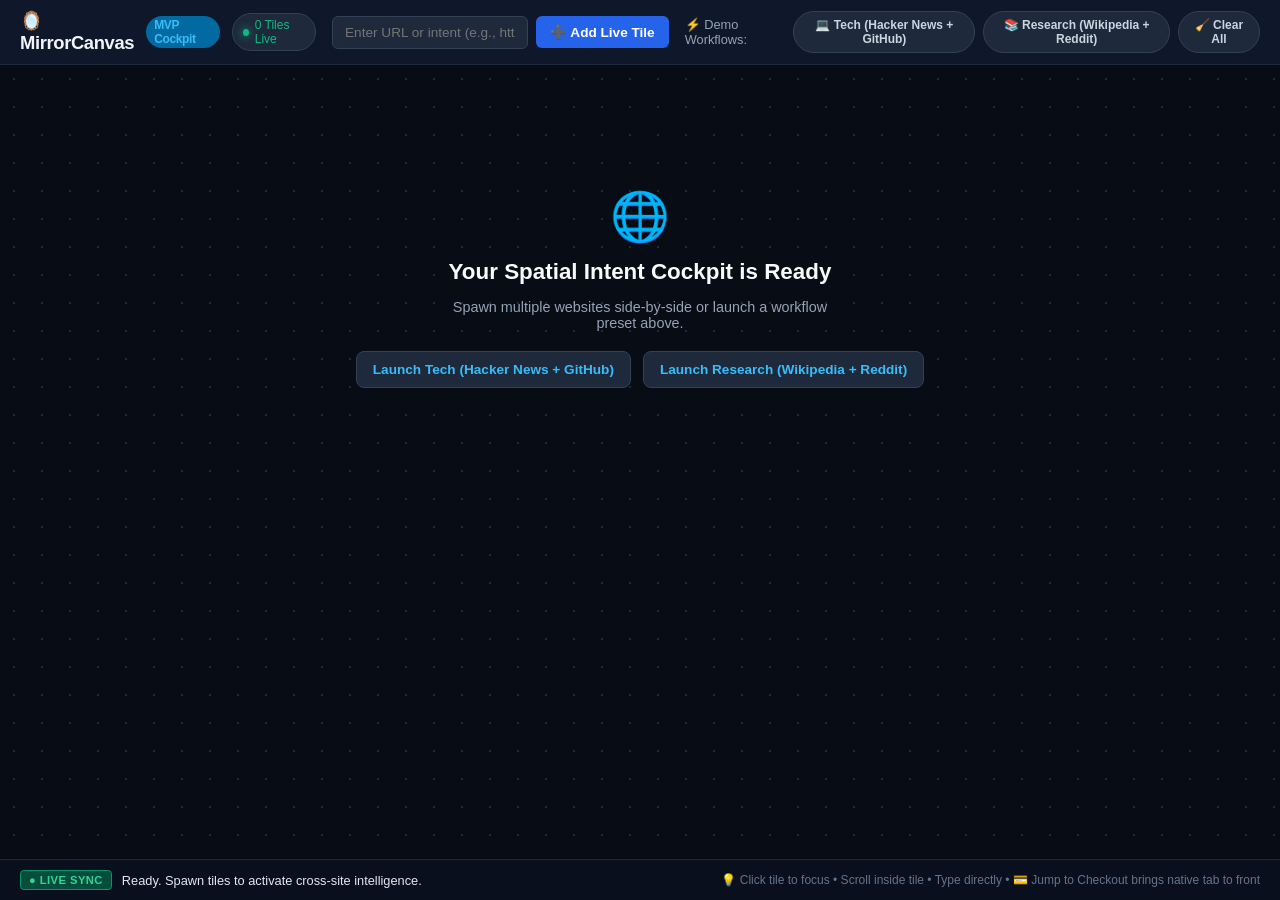
==== src/cockpit/index.html @ 16ad3c79 "feat: MirrorCanvas Spatial Web Cockpit MVP" ====
<!DOCTYPE html>
<html lang="en">
<head>
  <meta charset="UTF-8">
  <title>MirrorCanvas - Spatial Web Cockpit</title>
  <link rel="stylesheet" href="cockpit.css">
</head>
<body>
  <!-- TOP NAVIGATION & INTENT BAR -->
  <header class="top-bar">
    <div class="logo-area">
      <div class="logo">🪞 MirrorCanvas <span>MVP Cockpit</span></div>
      <div class="status-pill">
        <span class="status-dot"></span>
        <span id="activeCount">0 Tiles Live</span>
      </div>
    </div>

    <!-- OMNI INTENT & URL BAR -->
    <div class="url-bar">
      <input id="urlInput" type="text" placeholder="Enter URL or intent (e.g., https://pcpartpicker.com)..." />
      <button id="spawnBtn" class="primary-btn">➕ Add Live Tile</button>
    </div>

    <!-- PRESET INTENT CHIPS -->
    <div class="intent-presets">
      <span class="preset-label">⚡ Demo Workflows:</span>
      <button class="preset-chip" id="presetTech">💻 Tech (Hacker News + GitHub)</button>
      <button class="preset-chip" id="presetWiki">📚 Research (Wikipedia + Reddit)</button>
      <button class="preset-chip" id="presetClear">🧹 Clear All</button>
    </div>
  </header>

  <!-- SPATIAL MULTI-TILE VIEWPORT -->
  <main class="canvas-viewport" id="viewportStage">
    <div class="tiles-grid" id="tilesContainer">
      <!-- Live tiles will be spawned here dynamically -->
    </div>

    <!-- EMPTY STATE -->
    <div id="emptyState" class="empty-state">
      <div class="empty-icon">🌐</div>
      <h2>Your Spatial Intent Cockpit is Ready</h2>
      <p>Spawn multiple websites side-by-side or launch a workflow preset above.</p>
      <div class="empty-actions">
        <button class="action-btn" onclick="document.getElementById('presetTech').click()">Launch Tech (Hacker News + GitHub)</button>
        <button class="action-btn" onclick="document.getElementById('presetWiki').click()">Launch Research (Wikipedia + Reddit)</button>
      </div>
    </div>
  </main>

  <!-- CROSS-TILE SYNC & CONFLICT HUD BANNER -->
  <footer class="conflict-hud" id="conflictHud">
    <div class="hud-left">
      <span class="hud-badge green" id="hudBadge">● LIVE SYNC</span>
      <span class="hud-text" id="hudMessage">Ready. Spawn tiles to activate cross-site intelligence.</span>
    </div>
    <div class="hud-right">
      <span class="hud-meta">💡 Click tile to focus • Scroll inside tile • Type directly • 💳 Jump to Checkout brings native tab to front</span>
    </div>
  </footer>

  <script src="cockpit.js"></script>
</body>
</html>
---- src/cockpit/cockpit.css ----
* { box-sizing: border-box; margin: 0; padding: 0; }
body {
  background: #080c14;
  color: #f1f5f9;
  font-family: -apple-system, BlinkMacSystemFont, "Segoe UI", Roboto, sans-serif;
  height: 100vh;
  display: flex;
  flex-direction: column;
  overflow: hidden;
  user-select: none;
}

/* TOP BAR */
.top-bar {
  background: #0f172a;
  border-bottom: 1px solid #1e293b;
  padding: 10px 20px;
  display: flex;
  align-items: center;
  justify-content: space-between;
  gap: 16px;
  z-index: 100;
  flex-shrink: 0;
}

.logo-area {
  display: flex;
  align-items: center;
  gap: 12px;
}

.logo {
  font-weight: 800;
  font-size: 1.15rem;
  letter-spacing: -0.02em;
  display: flex;
  align-items: center;
}
.logo span {
  font-size: 0.75rem;
  font-weight: 600;
  color: #38bdf8;
  background: #0369a1;
  padding: 2px 8px;
  border-radius: 9999px;
  margin-left: 8px;
}

.status-pill {
  display: flex;
  align-items: center;
  gap: 6px;
  background: #1e293b;
  border: 1px solid #334155;
  padding: 4px 10px;
  border-radius: 9999px;
  font-size: 0.75rem;
  color: #10b981;
}

.status-dot {
  width: 7px;
  height: 7px;
  border-radius: 50%;
  background: #10b981;
  box-shadow: 0 0 8px #10b981;
}

/* URL & OMNI BAR */
.url-bar {
  display: flex;
  align-items: center;
  gap: 8px;
  flex: 1;
  max-width: 460px;
}
.url-bar input {
  flex: 1;
  padding: 8px 12px;
  border-radius: 6px;
  border: 1px solid #334155;
  background: #1e293b;
  color: #f8fafc;
  font-size: 0.85rem;
}
.url-bar input:focus {
  outline: none;
  border-color: #38bdf8;
}

.primary-btn {
  background: #2563eb;
  color: white;
  border: none;
  padding: 8px 14px;
  border-radius: 6px;
  font-weight: 600;
  font-size: 0.85rem;
  cursor: pointer;
  transition: background 0.15s;
  white-space: nowrap;
}
.primary-btn:hover {
  background: #1d4ed8;
}

/* INTENT PRESET CHIPS */
.intent-presets {
  display: flex;
  align-items: center;
  gap: 8px;
}
.preset-label {
  font-size: 0.8rem;
  color: #94a3b8;
  font-weight: 500;
}
.preset-chip {
  background: #1e293b;
  color: #cbd5e1;
  border: 1px solid #334155;
  padding: 6px 12px;
  border-radius: 9999px;
  font-size: 0.75rem;
  font-weight: 600;
  cursor: pointer;
  transition: all 0.15s;
}
.preset-chip:hover {
  background: #334155;
  color: #fff;
  border-color: #64748b;
}

/* SPATIAL CANVAS STAGE */
.canvas-viewport {
  flex: 1;
  min-height: 0;
  position: relative;
  overflow: auto;
  background-image: radial-gradient(#1e293b 1.5px, transparent 1.5px);
  background-size: 28px 28px;
  padding: 24px;
  display: flex;
  justify-content: center;
  align-items: flex-start;
}

/* MULTI-TILE GRID CONTAINER */
.tiles-grid {
  display: flex;
  gap: 24px;
  align-items: stretch;
  justify-content: center;
  flex-wrap: nowrap;
  min-height: 100%;
}

/* INDIVIDUAL TILE CARD */
.tile-card {
  width: 412px;
  height: 860px;
  background: #131c2e;
  border-radius: 12px;
  border: 1px solid #27354a;
  box-shadow: 0 20px 40px -15px rgba(0,0,0,0.8);
  display: flex;
  flex-direction: column;
  overflow: hidden;
  flex-shrink: 0;
  transition: border-color 0.15s, box-shadow 0.15s;
}
.tile-card.focused {
  border-color: #38bdf8;
  box-shadow: 0 0 0 2px rgba(56, 189, 248, 0.3), 0 20px 40px -10px rgba(0,0,0,0.9);
}

.tile-header {
  padding: 8px 12px;
  background: #0a0f1d;
  border-bottom: 1px solid #1e293b;
  display: flex;
  align-items: center;
  justify-content: space-between;
  gap: 8px;
  font-size: 0.75rem;
  font-weight: 600;
  flex-shrink: 0;
}

.tile-title-group {
  display: flex;
  align-items: center;
  gap: 6px;
  overflow: hidden;
  text-overflow: ellipsis;
  white-space: nowrap;
  flex: 1;
}

.tile-actions {
  display: flex;
  align-items: center;
  gap: 6px;
}

.tile-btn {
  background: #1e293b;
  color: #94a3b8;
  border: 1px solid #334155;
  border-radius: 4px;
  padding: 3px 8px;
  font-size: 0.7rem;
  cursor: pointer;
  transition: all 0.15s;
}
.tile-btn:hover {
  background: #334155;
  color: #f8fafc;
}

.jump-btn {
  background: #065f46;
  color: #a7f3d0;
  border-color: #047857;
  font-weight: 600;
}
.jump-btn:hover {
  background: #047857;
  color: #fff;
}

.close-btn:hover {
  background: #7f1d1d;
  color: #fca5a5;
  border-color: #b91c1c;
}

/* CANVAS CONTAINER & CANVAS */
.canvas-container {
  position: relative;
  flex: 1;
  min-height: 0;
  background: #000;
}

.canvas-container canvas {
  width: 100%;
  height: 100%;
  display: block;
  cursor: default;
}
.canvas-container canvas:focus {
  outline: none;
}

.loader-overlay {
  position: absolute;
  inset: 0;
  background: rgba(10, 15, 29, 0.92);
  display: flex;
  flex-direction: column;
  align-items: center;
  justify-content: center;
  color: #94a3b8;
  font-size: 0.85rem;
  text-align: center;
  padding: 20px;
  gap: 10px;
}

.spinner {
  width: 24px;
  height: 24px;
  border: 3px solid #334155;
  border-top-color: #38bdf8;
  border-radius: 50%;
  animation: spin 0.8s linear infinite;
}

@keyframes spin {
  to { transform: rotate(360deg); }
}

/* EMPTY STATE */
.empty-state {
  display: flex;
  flex-direction: column;
  align-items: center;
  justify-content: center;
  margin-top: 100px;
  text-align: center;
  gap: 14px;
  color: #94a3b8;
}
.empty-icon {
  font-size: 3rem;
}
.empty-state h2 {
  color: #f8fafc;
  font-weight: 700;
  font-size: 1.4rem;
}
.empty-state p {
  font-size: 0.9rem;
  max-width: 400px;
}
.empty-actions {
  display: flex;
  gap: 12px;
  margin-top: 6px;
}
.action-btn {
  background: #1e293b;
  border: 1px solid #334155;
  color: #38bdf8;
  padding: 10px 16px;
  border-radius: 8px;
  font-weight: 600;
  font-size: 0.85rem;
  cursor: pointer;
  transition: all 0.15s;
}
.action-btn:hover {
  background: #334155;
  border-color: #38bdf8;
}

/* CONFLICT HUD FOOTER */
.conflict-hud {
  background: #0a0f1d;
  border-top: 1px solid #1e293b;
  padding: 10px 20px;
  display: flex;
  align-items: center;
  justify-content: space-between;
  gap: 16px;
  flex-shrink: 0;
  font-size: 0.8rem;
}
.hud-left {
  display: flex;
  align-items: center;
  gap: 10px;
}
.hud-badge {
  font-size: 0.7rem;
  font-weight: 700;
  padding: 3px 8px;
  border-radius: 4px;
  letter-spacing: 0.04em;
}
.hud-badge.green {
  background: #064e3b;
  color: #34d399;
  border: 1px solid #059669;
}
.hud-badge.yellow {
  background: #78350f;
  color: #fbbf24;
  border: 1px solid #d97706;
}
.hud-text {
  color: #e2e8f0;
  font-weight: 500;
}
.hud-right {
  color: #64748b;
  font-size: 0.75rem;
}
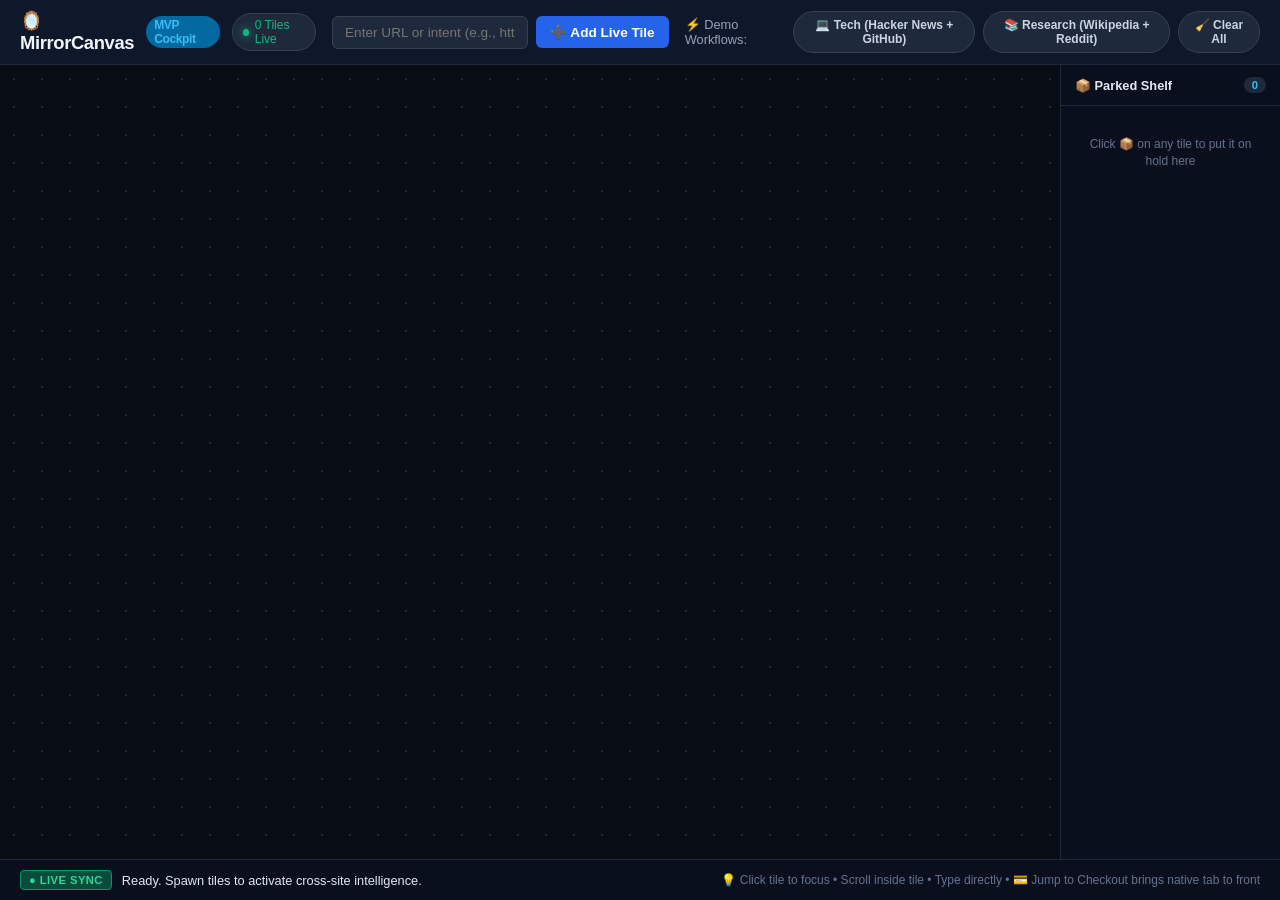
==== commit da1a4cf8: "feat(ui): add desktop mode, draggable windows, corner resize, and parking side-shelf" ====
--- a/src/cockpit/index.html
+++ b/src/cockpit/index.html
@@ -31,23 +31,36 @@
     </div>
   </header>
 
-  <!-- SPATIAL MULTI-TILE VIEWPORT -->
-  <main class="canvas-viewport" id="viewportStage">
-    <div class="tiles-grid" id="tilesContainer">
-      <!-- Live tiles will be spawned here dynamically -->
-    </div>
+  <!-- SPATIAL MULTI-TILE VIEWPORT WITH SIDE SHELF -->
+  <div class="workspace-layout">
+    <main class="canvas-viewport" id="viewportStage">
+      <div class="tiles-stage" id="tilesContainer">
+        <!-- Floating live tiles will be positioned here -->
+      </div>
 
-    <!-- EMPTY STATE -->
-    <div id="emptyState" class="empty-state">
-      <div class="empty-icon">🌐</div>
-      <h2>Your Spatial Intent Cockpit is Ready</h2>
-      <p>Spawn multiple websites side-by-side or launch a workflow preset above.</p>
-      <div class="empty-actions">
-        <button class="action-btn" onclick="document.getElementById('presetTech').click()">Launch Tech (Hacker News + GitHub)</button>
-        <button class="action-btn" onclick="document.getElementById('presetWiki').click()">Launch Research (Wikipedia + Reddit)</button>
+      <!-- EMPTY STATE -->
+      <div id="emptyState" class="empty-state">
+        <div class="empty-icon">🌐</div>
+        <h2>Your Spatial Intent Cockpit is Ready</h2>
+        <p>Spawn websites side-by-side, toggle between Mobile and Desktop, or launch a preset.</p>
+        <div class="empty-actions">
+          <button class="action-btn" onclick="document.getElementById('presetTech').click()">Launch Tech (Hacker News + GitHub)</button>
+          <button class="action-btn" onclick="document.getElementById('presetWiki').click()">Launch Research (Wikipedia + Reddit)</button>
+        </div>
       </div>
-    </div>
-  </main>
+    </main>
+
+    <!-- SIDE SHELF (PARKED TABS ON HOLD) -->
+    <aside class="side-shelf" id="sideShelf">
+      <div class="shelf-header">
+        <span class="shelf-title">📦 Parked Shelf</span>
+        <span class="shelf-count" id="shelfCount">0</span>
+      </div>
+      <div class="shelf-items" id="shelfItems">
+        <div class="shelf-empty">Click 📦 on any tile to put it on hold here</div>
+      </div>
+    </aside>
+  </div>
 
   <!-- CROSS-TILE SYNC & CONFLICT HUD BANNER -->
   <footer class="conflict-hud" id="conflictHud">
--- a/src/cockpit/cockpit.css
+++ b/src/cockpit/cockpit.css
@@ -132,6 +132,15 @@
   border-color: #64748b;
 }
 
+/* WORKSPACE LAYOUT & SIDE SHELF */
+.workspace-layout {
+  flex: 1;
+  min-height: 0;
+  display: flex;
+  position: relative;
+  overflow: hidden;
+}
+
 /* SPATIAL CANVAS STAGE */
 .canvas-viewport {
   flex: 1;
@@ -141,22 +150,20 @@
   background-image: radial-gradient(#1e293b 1.5px, transparent 1.5px);
   background-size: 28px 28px;
   padding: 24px;
-  display: flex;
-  justify-content: center;
+}
+
+/* TILES STAGE (FREEFORM FLOATING CONTAINER) */
+.tiles-stage {
+  position: relative;
+  min-width: 100%;
+  min-height: 100%;
+  display: flex;
+  gap: 24px;
   align-items: flex-start;
-}
-
-/* MULTI-TILE GRID CONTAINER */
-.tiles-grid {
-  display: flex;
-  gap: 24px;
-  align-items: stretch;
-  justify-content: center;
-  flex-wrap: nowrap;
-  min-height: 100%;
-}
-
-/* INDIVIDUAL TILE CARD */
+  flex-wrap: wrap;
+}
+
+/* INDIVIDUAL FLOATING TILE CARD */
 .tile-card {
   width: 412px;
   height: 860px;
@@ -167,9 +174,16 @@
   display: flex;
   flex-direction: column;
   overflow: hidden;
-  flex-shrink: 0;
-  transition: border-color 0.15s, box-shadow 0.15s;
-}
+  position: relative;
+  transition: border-color 0.15s, box-shadow 0.15s, width 0.2s, height 0.2s;
+  user-select: none;
+}
+
+.tile-card.desktop-mode {
+  width: 820px;
+  height: 720px;
+}
+
 .tile-card.focused {
   border-color: #38bdf8;
   box-shadow: 0 0 0 2px rgba(56, 189, 248, 0.3), 0 20px 40px -10px rgba(0,0,0,0.9);
@@ -186,6 +200,10 @@
   font-size: 0.75rem;
   font-weight: 600;
   flex-shrink: 0;
+  cursor: grab;
+}
+.tile-header:active {
+  cursor: grabbing;
 }
 
 .tile-title-group {
@@ -201,7 +219,7 @@
 .tile-actions {
   display: flex;
   align-items: center;
-  gap: 6px;
+  gap: 5px;
 }
 
 .tile-btn {
@@ -209,14 +227,36 @@
   color: #94a3b8;
   border: 1px solid #334155;
   border-radius: 4px;
-  padding: 3px 8px;
+  padding: 3px 7px;
   font-size: 0.7rem;
   cursor: pointer;
   transition: all 0.15s;
+  white-space: nowrap;
 }
 .tile-btn:hover {
   background: #334155;
   color: #f8fafc;
+}
+
+.mode-btn {
+  background: #0e3b5e;
+  color: #7dd3fc;
+  border-color: #0284c7;
+  font-weight: 600;
+}
+.mode-btn:hover {
+  background: #0284c7;
+  color: #fff;
+}
+
+.park-btn {
+  background: #3b2808;
+  color: #fde047;
+  border-color: #ca8a04;
+}
+.park-btn:hover {
+  background: #ca8a04;
+  color: #000;
 }
 
 .jump-btn {
@@ -234,6 +274,98 @@
   background: #7f1d1d;
   color: #fca5a5;
   border-color: #b91c1c;
+}
+
+/* SIDE SHELF (PARKING DOCK) */
+.side-shelf {
+  width: 220px;
+  background: #0a0f1d;
+  border-left: 1px solid #1e293b;
+  display: flex;
+  flex-direction: column;
+  flex-shrink: 0;
+  z-index: 50;
+}
+.shelf-header {
+  padding: 12px 14px;
+  border-bottom: 1px solid #1e293b;
+  display: flex;
+  align-items: center;
+  justify-content: space-between;
+  font-size: 0.8rem;
+  font-weight: 700;
+  color: #e2e8f0;
+}
+.shelf-count {
+  background: #1e293b;
+  color: #38bdf8;
+  padding: 2px 8px;
+  border-radius: 9999px;
+  font-size: 0.7rem;
+  font-weight: 700;
+}
+.shelf-items {
+  flex: 1;
+  overflow-y: auto;
+  padding: 10px;
+  display: flex;
+  flex-direction: column;
+  gap: 8px;
+}
+.shelf-empty {
+  font-size: 0.75rem;
+  color: #64748b;
+  text-align: center;
+  padding: 20px 10px;
+  line-height: 1.4;
+}
+.shelf-card {
+  background: #131c2e;
+  border: 1px solid #27354a;
+  border-radius: 8px;
+  padding: 10px;
+  display: flex;
+  flex-direction: column;
+  gap: 6px;
+  cursor: pointer;
+  transition: all 0.15s;
+}
+.shelf-card:hover {
+  border-color: #38bdf8;
+  background: #1e293b;
+  transform: translateX(-2px);
+}
+.shelf-card-title {
+  font-size: 0.75rem;
+  font-weight: 600;
+  color: #f8fafc;
+  overflow: hidden;
+  text-overflow: ellipsis;
+  white-space: nowrap;
+}
+.shelf-card-meta {
+  display: flex;
+  justify-content: space-between;
+  align-items: center;
+  font-size: 0.65rem;
+  color: #94a3b8;
+}
+.shelf-restore-badge {
+  color: #34d399;
+  font-weight: 600;
+}
+
+/* RESIZE HANDLE FOR WINDOWS */
+.resize-handle {
+  position: absolute;
+  right: 0;
+  bottom: 0;
+  width: 16px;
+  height: 16px;
+  cursor: nwse-resize;
+  z-index: 10;
+  background: linear-gradient(135deg, transparent 50%, #64748b 50%);
+  border-bottom-right-radius: 10px;
 }
 
 /* CANVAS CONTAINER & CANVAS */
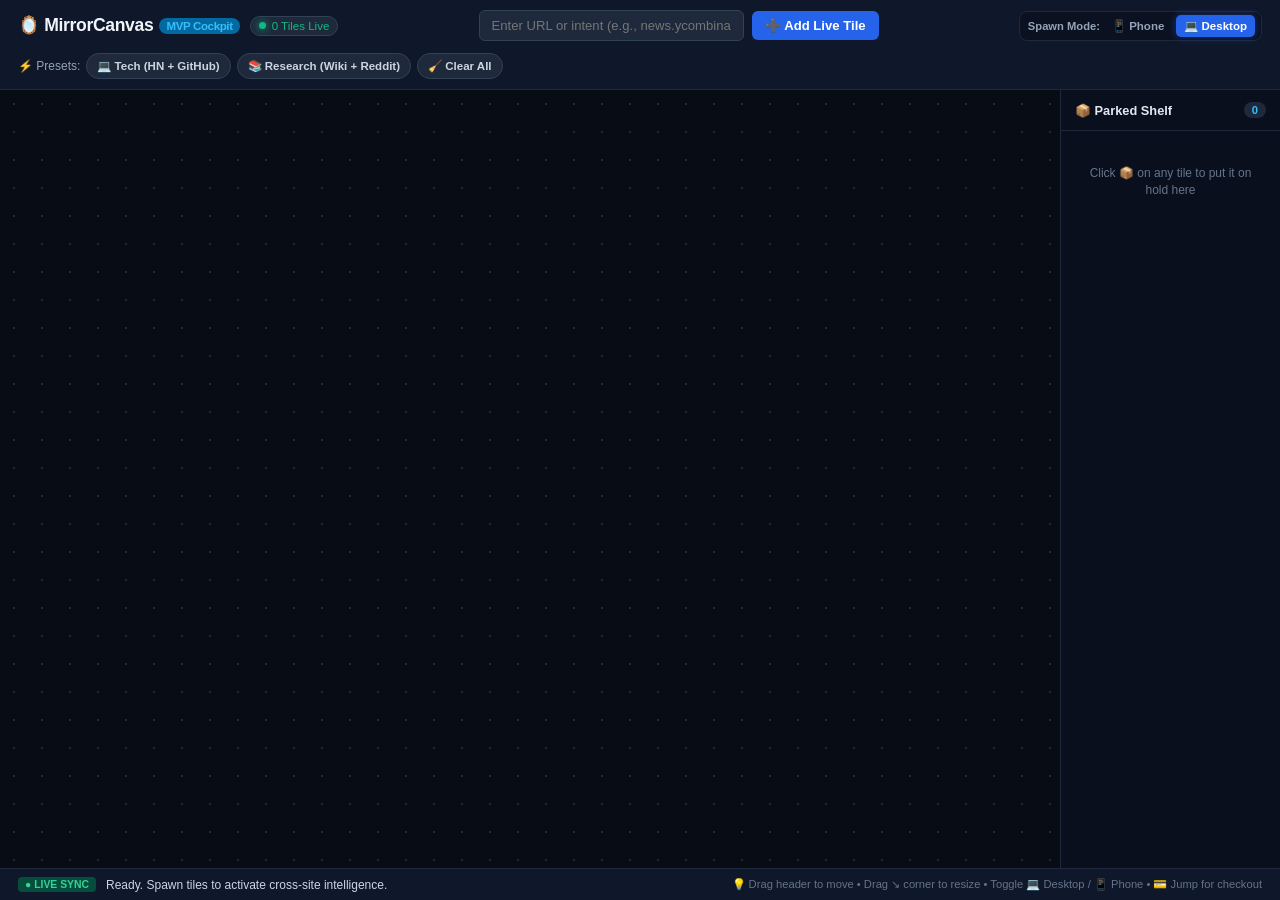
==== commit 04a80ab7: "feat(ui): add prominent 2-tier window headers with view toggle and size chips, glowing resize handle" ====
--- a/src/cockpit/index.html
+++ b/src/cockpit/index.html
@@ -18,15 +18,22 @@
 
     <!-- OMNI INTENT & URL BAR -->
     <div class="url-bar">
-      <input id="urlInput" type="text" placeholder="Enter URL or intent (e.g., https://pcpartpicker.com)..." />
+      <input id="urlInput" type="text" placeholder="Enter URL or intent (e.g., news.ycombinator.com)..." />
       <button id="spawnBtn" class="primary-btn">➕ Add Live Tile</button>
+    </div>
+
+    <!-- GLOBAL DEFAULT VIEW SELECTOR -->
+    <div class="global-view-selector" title="Choose default view mode for new tiles">
+      <span class="selector-label">Spawn Mode:</span>
+      <button class="view-chip" id="globalMobileBtn" title="Spawn in phone view">📱 Phone</button>
+      <button class="view-chip active" id="globalDesktopBtn" title="Spawn in widescreen desktop view">💻 Desktop</button>
     </div>
 
     <!-- PRESET INTENT CHIPS -->
     <div class="intent-presets">
-      <span class="preset-label">⚡ Demo Workflows:</span>
-      <button class="preset-chip" id="presetTech">💻 Tech (Hacker News + GitHub)</button>
-      <button class="preset-chip" id="presetWiki">📚 Research (Wikipedia + Reddit)</button>
+      <span class="preset-label">⚡ Presets:</span>
+      <button class="preset-chip" id="presetTech">💻 Tech (HN + GitHub)</button>
+      <button class="preset-chip" id="presetWiki">📚 Research (Wiki + Reddit)</button>
       <button class="preset-chip" id="presetClear">🧹 Clear All</button>
     </div>
   </header>
@@ -42,10 +49,15 @@
       <div id="emptyState" class="empty-state">
         <div class="empty-icon">🌐</div>
         <h2>Your Spatial Intent Cockpit is Ready</h2>
-        <p>Spawn websites side-by-side, toggle between Mobile and Desktop, or launch a preset.</p>
+        <p>Spawn websites side-by-side with full <b>💻 Desktop</b> and <b>📱 Phone</b> viewports, freeform draggable windows, corner resizing, and a side parking shelf.</p>
+        <div class="empty-features">
+          <div class="feature-tag">💻 <b>Desktop / Phone Toggle:</b> Instant 1-click mode switch on every window</div>
+          <div class="feature-tag">⤢ <b>Corner Resize & Presets:</b> Click 📱 412, 💻 820, 🖥️ 1024 or drag the ↘ corner</div>
+          <div class="feature-tag">📦 <b>Parked Shelf:</b> Put background tabs on hold to unclutter your stage</div>
+        </div>
         <div class="empty-actions">
-          <button class="action-btn" onclick="document.getElementById('presetTech').click()">Launch Tech (Hacker News + GitHub)</button>
-          <button class="action-btn" onclick="document.getElementById('presetWiki').click()">Launch Research (Wikipedia + Reddit)</button>
+          <button class="action-btn" id="emptyTechBtn">Launch Tech (Hacker News + GitHub)</button>
+          <button class="action-btn" id="emptyWikiBtn">Launch Research (Wikipedia + Reddit)</button>
         </div>
       </div>
     </main>
@@ -69,11 +81,10 @@
       <span class="hud-text" id="hudMessage">Ready. Spawn tiles to activate cross-site intelligence.</span>
     </div>
     <div class="hud-right">
-      <span class="hud-meta">💡 Click tile to focus • Scroll inside tile • Type directly • 💳 Jump to Checkout brings native tab to front</span>
+      <span class="hud-meta">💡 Drag header to move • Drag ↘ corner to resize • Toggle 💻 Desktop / 📱 Phone • 💳 Jump for checkout</span>
     </div>
   </footer>
 
   <script src="cockpit.js"></script>
 </body>
 </html>
-
--- a/src/cockpit/cockpit.css
+++ b/src/cockpit/cockpit.css
@@ -14,36 +14,37 @@
 .top-bar {
   background: #0f172a;
   border-bottom: 1px solid #1e293b;
-  padding: 10px 20px;
+  padding: 10px 18px;
   display: flex;
   align-items: center;
   justify-content: space-between;
-  gap: 16px;
+  gap: 12px;
   z-index: 100;
   flex-shrink: 0;
+  flex-wrap: wrap;
 }
 
 .logo-area {
   display: flex;
   align-items: center;
-  gap: 12px;
+  gap: 10px;
 }
 
 .logo {
   font-weight: 800;
-  font-size: 1.15rem;
+  font-size: 1.1rem;
   letter-spacing: -0.02em;
   display: flex;
   align-items: center;
 }
 .logo span {
-  font-size: 0.75rem;
+  font-size: 0.72rem;
   font-weight: 600;
   color: #38bdf8;
   background: #0369a1;
-  padding: 2px 8px;
+  padding: 2px 7px;
   border-radius: 9999px;
-  margin-left: 8px;
+  margin-left: 6px;
 }
 
 .status-pill {
@@ -52,9 +53,9 @@
   gap: 6px;
   background: #1e293b;
   border: 1px solid #334155;
-  padding: 4px 10px;
+  padding: 3px 8px;
   border-radius: 9999px;
-  font-size: 0.75rem;
+  font-size: 0.72rem;
   color: #10b981;
 }
 
@@ -72,16 +73,16 @@
   align-items: center;
   gap: 8px;
   flex: 1;
-  max-width: 460px;
+  max-width: 400px;
 }
 .url-bar input {
   flex: 1;
-  padding: 8px 12px;
+  padding: 7px 12px;
   border-radius: 6px;
   border: 1px solid #334155;
   background: #1e293b;
   color: #f8fafc;
-  font-size: 0.85rem;
+  font-size: 0.82rem;
 }
 .url-bar input:focus {
   outline: none;
@@ -92,10 +93,10 @@
   background: #2563eb;
   color: white;
   border: none;
-  padding: 8px 14px;
+  padding: 7px 13px;
   border-radius: 6px;
   font-weight: 600;
-  font-size: 0.85rem;
+  font-size: 0.82rem;
   cursor: pointer;
   transition: background 0.15s;
   white-space: nowrap;
@@ -104,14 +105,50 @@
   background: #1d4ed8;
 }
 
+/* GLOBAL DEFAULT VIEW SELECTOR */
+.global-view-selector {
+  display: flex;
+  align-items: center;
+  gap: 4px;
+  background: #0b1120;
+  padding: 3px 6px;
+  border-radius: 8px;
+  border: 1px solid #1e293b;
+}
+.selector-label {
+  font-size: 0.7rem;
+  color: #94a3b8;
+  font-weight: 600;
+  padding-left: 2px;
+}
+.view-chip {
+  background: transparent;
+  color: #94a3b8;
+  border: none;
+  padding: 4px 8px;
+  border-radius: 5px;
+  font-size: 0.72rem;
+  font-weight: 600;
+  cursor: pointer;
+  transition: all 0.15s;
+}
+.view-chip:hover {
+  color: #f8fafc;
+}
+.view-chip.active {
+  background: #2563eb;
+  color: #fff;
+  box-shadow: 0 0 8px rgba(37, 99, 235, 0.4);
+}
+
 /* INTENT PRESET CHIPS */
 .intent-presets {
   display: flex;
   align-items: center;
-  gap: 8px;
+  gap: 6px;
 }
 .preset-label {
-  font-size: 0.8rem;
+  font-size: 0.75rem;
   color: #94a3b8;
   font-weight: 500;
 }
@@ -119,9 +156,9 @@
   background: #1e293b;
   color: #cbd5e1;
   border: 1px solid #334155;
-  padding: 6px 12px;
+  padding: 5px 10px;
   border-radius: 9999px;
-  font-size: 0.75rem;
+  font-size: 0.72rem;
   font-weight: 600;
   cursor: pointer;
   transition: all 0.15s;
@@ -149,7 +186,7 @@
   overflow: auto;
   background-image: radial-gradient(#1e293b 1.5px, transparent 1.5px);
   background-size: 28px 28px;
-  padding: 24px;
+  padding: 20px;
 }
 
 /* TILES STAGE (FREEFORM FLOATING CONTAINER) */
@@ -158,52 +195,59 @@
   min-width: 100%;
   min-height: 100%;
   display: flex;
-  gap: 24px;
+  gap: 20px;
   align-items: flex-start;
   flex-wrap: wrap;
 }
 
 /* INDIVIDUAL FLOATING TILE CARD */
 .tile-card {
-  width: 412px;
-  height: 860px;
+  width: 440px;
+  height: 674px;
   background: #131c2e;
   border-radius: 12px;
   border: 1px solid #27354a;
-  box-shadow: 0 20px 40px -15px rgba(0,0,0,0.8);
+  box-shadow: 0 16px 36px -12px rgba(0,0,0,0.8);
   display: flex;
   flex-direction: column;
   overflow: hidden;
   position: relative;
-  transition: border-color 0.15s, box-shadow 0.15s, width 0.2s, height 0.2s;
+  transition: border-color 0.15s, box-shadow 0.15s, width 0.18s, height 0.18s;
   user-select: none;
 }
 
 .tile-card.desktop-mode {
   width: 820px;
-  height: 720px;
+  height: 674px;
 }
 
 .tile-card.focused {
   border-color: #38bdf8;
-  box-shadow: 0 0 0 2px rgba(56, 189, 248, 0.3), 0 20px 40px -10px rgba(0,0,0,0.9);
-}
-
+  box-shadow: 0 0 0 2px rgba(56, 189, 248, 0.35), 0 20px 40px -10px rgba(0,0,0,0.9);
+}
+
+/* TILE HEADER WITH TWO-TIER CONTROLS */
 .tile-header {
-  padding: 8px 12px;
+  padding: 7px 10px;
   background: #0a0f1d;
   border-bottom: 1px solid #1e293b;
   display: flex;
+  flex-direction: column;
+  gap: 5px;
+  font-size: 0.75rem;
+  font-weight: 600;
+  flex-shrink: 0;
+  cursor: grab;
+}
+.tile-header:active {
+  cursor: grabbing;
+}
+
+.tile-header-top {
+  display: flex;
   align-items: center;
   justify-content: space-between;
   gap: 8px;
-  font-size: 0.75rem;
-  font-weight: 600;
-  flex-shrink: 0;
-  cursor: grab;
-}
-.tile-header:active {
-  cursor: grabbing;
 }
 
 .tile-title-group {
@@ -214,12 +258,59 @@
   text-overflow: ellipsis;
   white-space: nowrap;
   flex: 1;
-}
-
-.tile-actions {
+  min-width: 0;
+}
+
+.tile-top-actions {
+  display: flex;
+  align-items: center;
+  gap: 4px;
+  flex-shrink: 0;
+}
+
+.tile-toolbar {
+  display: flex;
+  align-items: center;
+  justify-content: space-between;
+  gap: 6px;
+  padding-top: 4px;
+  border-top: 1px solid #172338;
+}
+
+.toolbar-left, .toolbar-right {
   display: flex;
   align-items: center;
   gap: 5px;
+}
+
+.toolbar-label {
+  font-size: 0.65rem;
+  color: #64748b;
+  font-weight: 700;
+  letter-spacing: 0.4px;
+}
+
+.size-presets {
+  display: flex;
+  align-items: center;
+  gap: 3px;
+}
+
+.size-chip {
+  background: #1e293b;
+  color: #94a3b8;
+  border: 1px solid #334155;
+  border-radius: 4px;
+  padding: 2px 6px;
+  font-size: 0.68rem;
+  cursor: pointer;
+  font-weight: 600;
+  transition: all 0.15s;
+}
+.size-chip:hover, .size-chip.active {
+  background: #334155;
+  color: #38bdf8;
+  border-color: #38bdf8;
 }
 
 .tile-btn {
@@ -241,12 +332,18 @@
 .mode-btn {
   background: #0e3b5e;
   color: #7dd3fc;
-  border-color: #0284c7;
-  font-weight: 600;
+  border: 1px solid #0284c7;
+  font-weight: 700;
+  padding: 3px 8px;
 }
 .mode-btn:hover {
   background: #0284c7;
   color: #fff;
+}
+.mode-btn.active-desktop {
+  background: #1e3a8a;
+  color: #93c5fd;
+  border-color: #3b82f6;
 }
 
 .park-btn {
@@ -316,37 +413,37 @@
   font-size: 0.75rem;
   color: #64748b;
   text-align: center;
-  padding: 20px 10px;
+  padding: 24px 8px;
   line-height: 1.4;
 }
 .shelf-card {
   background: #131c2e;
   border: 1px solid #27354a;
   border-radius: 8px;
-  padding: 10px;
-  display: flex;
-  flex-direction: column;
-  gap: 6px;
+  padding: 8px 10px;
   cursor: pointer;
+  display: flex;
+  flex-direction: column;
+  gap: 4px;
   transition: all 0.15s;
 }
 .shelf-card:hover {
   border-color: #38bdf8;
-  background: #1e293b;
-  transform: translateX(-2px);
+  background: #1a263d;
+  transform: translateY(-1px);
 }
 .shelf-card-title {
   font-size: 0.75rem;
   font-weight: 600;
-  color: #f8fafc;
+  color: #f1f5f9;
+  white-space: nowrap;
   overflow: hidden;
   text-overflow: ellipsis;
-  white-space: nowrap;
 }
 .shelf-card-meta {
   display: flex;
+  align-items: center;
   justify-content: space-between;
-  align-items: center;
   font-size: 0.65rem;
   color: #94a3b8;
 }
@@ -355,17 +452,35 @@
   font-weight: 600;
 }
 
-/* RESIZE HANDLE FOR WINDOWS */
+/* PROMINENT RESIZE HANDLE FOR WINDOWS */
 .resize-handle {
   position: absolute;
   right: 0;
   bottom: 0;
-  width: 16px;
-  height: 16px;
+  width: 26px;
+  height: 26px;
   cursor: nwse-resize;
-  z-index: 10;
-  background: linear-gradient(135deg, transparent 50%, #64748b 50%);
-  border-bottom-right-radius: 10px;
+  z-index: 20;
+  background: linear-gradient(135deg, transparent 40%, rgba(56, 189, 248, 0.4) 40%, rgba(56, 189, 248, 0.9) 100%);
+  border-bottom-right-radius: 11px;
+  display: flex;
+  align-items: flex-end;
+  justify-content: flex-end;
+  padding: 2px 3px;
+  box-shadow: 0 0 10px rgba(56, 189, 248, 0.4);
+  transition: background 0.15s, transform 0.15s;
+}
+.resize-handle::after {
+  content: "⤢";
+  font-size: 13px;
+  color: #ffffff;
+  font-weight: 900;
+  line-height: 1;
+  pointer-events: none;
+}
+.resize-handle:hover {
+  background: linear-gradient(135deg, transparent 30%, rgba(56, 189, 248, 0.7) 30%, #38bdf8 100%);
+  transform: scale(1.15);
 }
 
 /* CANVAS CONTAINER & CANVAS */
@@ -386,30 +501,31 @@
   outline: none;
 }
 
+/* SPINNER & LOADER OVERLAY */
 .loader-overlay {
   position: absolute;
-  inset: 0;
-  background: rgba(10, 15, 29, 0.92);
+  top: 0;
+  left: 0;
+  width: 100%;
+  height: 100%;
+  background: rgba(8, 12, 20, 0.85);
   display: flex;
   flex-direction: column;
   align-items: center;
   justify-content: center;
-  color: #94a3b8;
-  font-size: 0.85rem;
-  text-align: center;
-  padding: 20px;
-  gap: 10px;
-}
-
+  gap: 12px;
+  z-index: 5;
+  color: #94a3b8;
+  font-size: 0.8rem;
+}
 .spinner {
-  width: 24px;
-  height: 24px;
-  border: 3px solid #334155;
+  width: 28px;
+  height: 28px;
+  border: 3px solid #1e293b;
   border-top-color: #38bdf8;
   border-radius: 50%;
   animation: spin 0.8s linear infinite;
 }
-
 @keyframes spin {
   to { transform: rotate(360deg); }
 }
@@ -420,7 +536,7 @@
   flex-direction: column;
   align-items: center;
   justify-content: center;
-  margin-top: 100px;
+  margin-top: 60px;
   text-align: center;
   gap: 14px;
   color: #94a3b8;
@@ -435,18 +551,38 @@
 }
 .empty-state p {
   font-size: 0.9rem;
-  max-width: 400px;
+  max-width: 520px;
+  line-height: 1.5;
+}
+.empty-features {
+  display: flex;
+  gap: 10px;
+  margin-top: 6px;
+  flex-wrap: wrap;
+  justify-content: center;
+  max-width: 640px;
+}
+.feature-tag {
+  background: #131c2e;
+  border: 1px solid #27354a;
+  padding: 6px 12px;
+  border-radius: 8px;
+  font-size: 0.75rem;
+  color: #cbd5e1;
+}
+.feature-tag b {
+  color: #38bdf8;
 }
 .empty-actions {
   display: flex;
   gap: 12px;
-  margin-top: 6px;
+  margin-top: 10px;
 }
 .action-btn {
   background: #1e293b;
+  color: #f8fafc;
   border: 1px solid #334155;
-  color: #38bdf8;
-  padding: 10px 16px;
+  padding: 10px 18px;
   border-radius: 8px;
   font-weight: 600;
   font-size: 0.85rem;
@@ -454,21 +590,21 @@
   transition: all 0.15s;
 }
 .action-btn:hover {
-  background: #334155;
-  border-color: #38bdf8;
-}
-
-/* CONFLICT HUD FOOTER */
+  background: #2563eb;
+  border-color: #2563eb;
+}
+
+/* CONFLICT HUD */
 .conflict-hud {
-  background: #0a0f1d;
+  background: #0f172a;
   border-top: 1px solid #1e293b;
-  padding: 10px 20px;
+  padding: 8px 18px;
   display: flex;
   align-items: center;
   justify-content: space-between;
-  gap: 16px;
+  font-size: 0.75rem;
+  z-index: 100;
   flex-shrink: 0;
-  font-size: 0.8rem;
 }
 .hud-left {
   display: flex;
@@ -476,28 +612,27 @@
   gap: 10px;
 }
 .hud-badge {
-  font-size: 0.7rem;
   font-weight: 700;
-  padding: 3px 8px;
+  padding: 2px 7px;
   border-radius: 4px;
-  letter-spacing: 0.04em;
+  font-size: 0.65rem;
 }
 .hud-badge.green {
   background: #064e3b;
   color: #34d399;
-  border: 1px solid #059669;
 }
 .hud-badge.yellow {
   background: #78350f;
-  color: #fbbf24;
-  border: 1px solid #d97706;
+  color: #fde047;
+}
+.hud-badge.red {
+  background: #7f1d1d;
+  color: #f87171;
 }
 .hud-text {
-  color: #e2e8f0;
-  font-weight: 500;
+  color: #cbd5e1;
 }
 .hud-right {
   color: #64748b;
-  font-size: 0.75rem;
-}
-
+  font-size: 0.7rem;
+}
